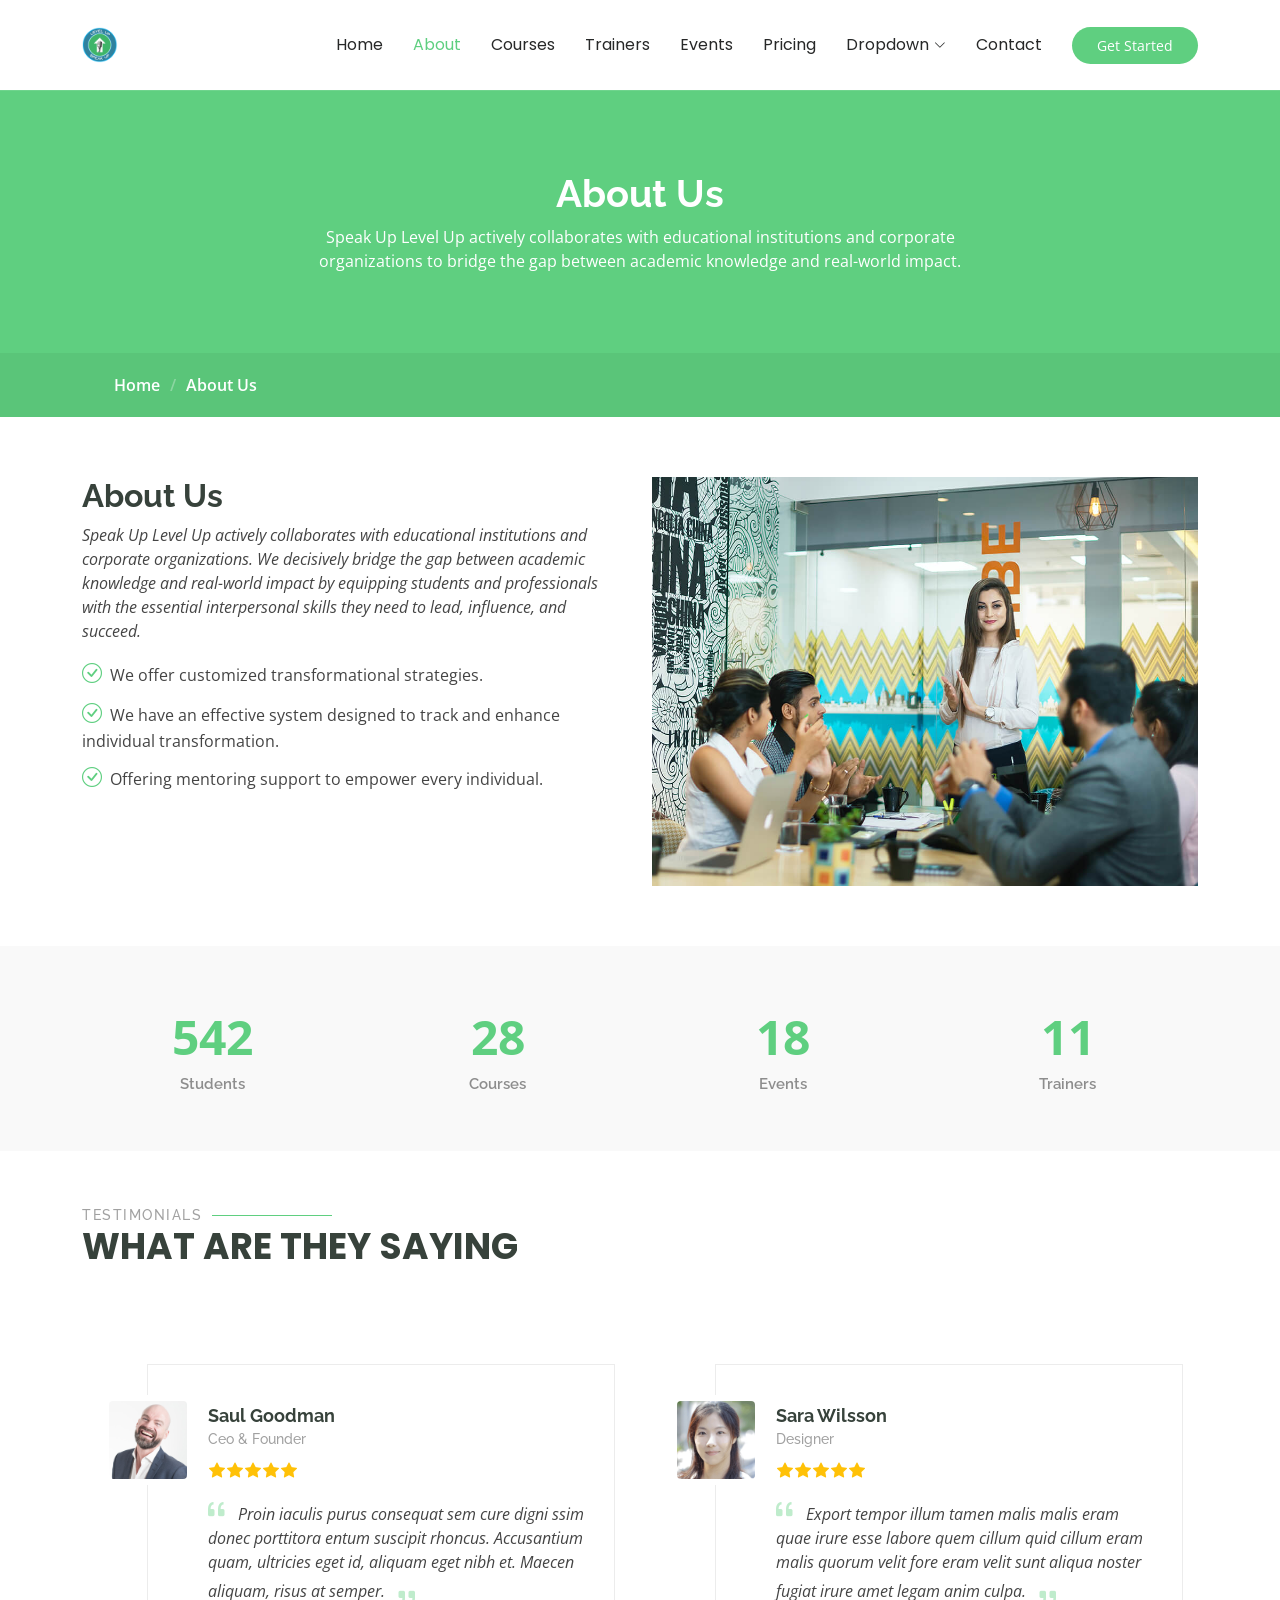
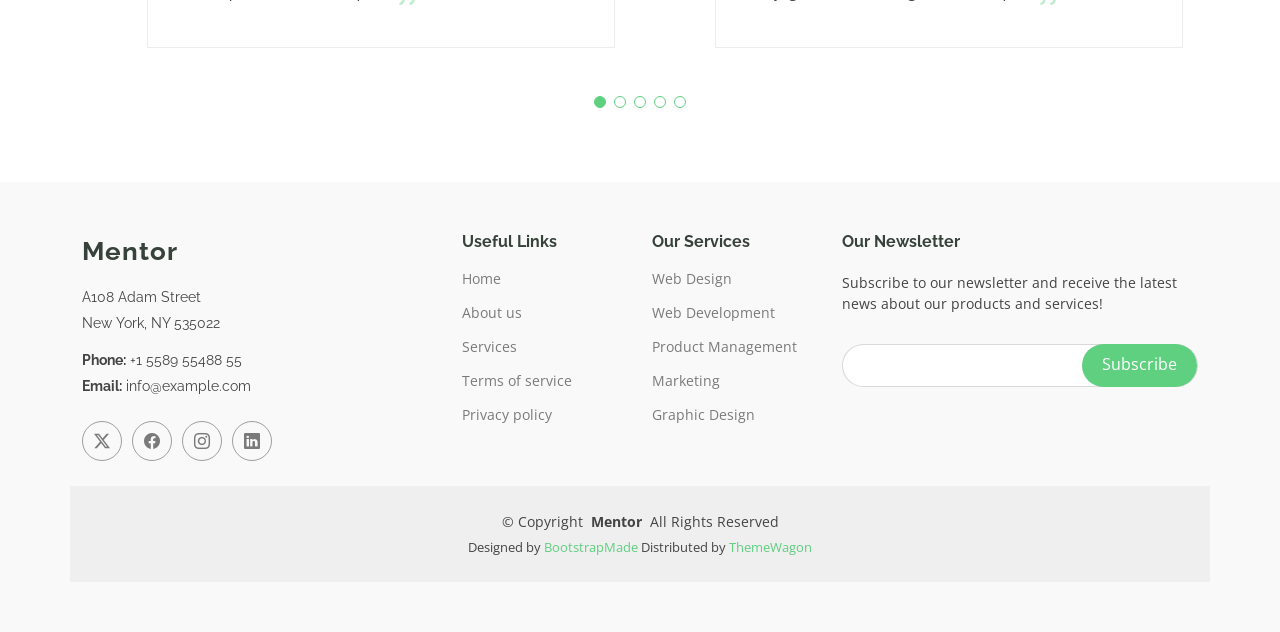
==== about.html @ 3a0e7cc3 "first commit" ====
<!DOCTYPE html>
<html lang="en">

<head>
  <meta charset="utf-8">
  <meta content="width=device-width, initial-scale=1.0" name="viewport">
  <title>About - Mentor Bootstrap Template</title>
  <meta name="description" content="">
  <meta name="keywords" content="">

  <!-- Favicons -->
  <link href="assets/img/favicon.png" rel="icon">
  <link href="assets/img/apple-touch-icon.png" rel="apple-touch-icon">

  <!-- Fonts -->
  <link href="https://fonts.googleapis.com" rel="preconnect">
  <link href="https://fonts.gstatic.com" rel="preconnect" crossorigin>
  <link
    href="https://fonts.googleapis.com/css2?family=Open+Sans:ital,wght@0,300;0,400;0,500;0,600;0,700;0,800;1,300;1,400;1,500;1,600;1,700;1,800&family=Poppins:ital,wght@0,100;0,200;0,300;0,400;0,500;0,600;0,700;0,800;0,900;1,100;1,200;1,300;1,400;1,500;1,600;1,700;1,800;1,900&family=Raleway:ital,wght@0,100;0,200;0,300;0,400;0,500;0,600;0,700;0,800;0,900;1,100;1,200;1,300;1,400;1,500;1,600;1,700;1,800;1,900&display=swap"
    rel="stylesheet">

  <!-- Vendor CSS Files -->
  <link href="assets/vendor/bootstrap/css/bootstrap.min.css" rel="stylesheet">
  <link href="assets/vendor/bootstrap-icons/bootstrap-icons.css" rel="stylesheet">
  <link href="assets/vendor/aos/aos.css" rel="stylesheet">
  <link href="assets/vendor/glightbox/css/glightbox.min.css" rel="stylesheet">
  <link href="assets/vendor/swiper/swiper-bundle.min.css" rel="stylesheet">

  <!-- Main CSS File -->
  <link href="assets/css/main.css" rel="stylesheet">

  <!-- =======================================================
  * Template Name: Mentor
  * Template URL: https://bootstrapmade.com/mentor-free-education-bootstrap-theme/
  * Updated: Aug 07 2024 with Bootstrap v5.3.3
  * Author: BootstrapMade.com
  * License: https://bootstrapmade.com/license/
  ======================================================== -->
</head>

<body class="about-page">

  <header id="header" class="header d-flex align-items-center sticky-top">
    <div class="container-fluid container-xl position-relative d-flex align-items-center">

      <a href="index.html" class="logo d-flex align-items-center me-auto">
        <!-- Uncomment the line below if you also wish to use an image logo -->
        <!-- Uncomment the line below if you also wish to use an image logo -->
        <img src="assets/img/logo.png" alt="">
      </a>

      <nav id="navmenu" class="navmenu">
        <ul>
          <li><a href="index.html">Home<br></a></li>
          <li><a href="about.html" class="active">About</a></li>
          <li><a href="courses.html">Courses</a></li>
          <li><a href="trainers.html">Trainers</a></li>
          <li><a href="events.html">Events</a></li>
          <li><a href="pricing.html">Pricing</a></li>
          <li class="dropdown"><a href="#"><span>Dropdown</span> <i class="bi bi-chevron-down toggle-dropdown"></i></a>
            <ul>
              <li><a href="#">Dropdown 1</a></li>
              <li class="dropdown"><a href="#"><span>Deep Dropdown</span> <i
                    class="bi bi-chevron-down toggle-dropdown"></i></a>
                <ul>
                  <li><a href="#">Deep Dropdown 1</a></li>
                  <li><a href="#">Deep Dropdown 2</a></li>
                  <li><a href="#">Deep Dropdown 3</a></li>
                  <li><a href="#">Deep Dropdown 4</a></li>
                  <li><a href="#">Deep Dropdown 5</a></li>
                </ul>
              </li>
              <li><a href="#">Dropdown 2</a></li>
              <li><a href="#">Dropdown 3</a></li>
              <li><a href="#">Dropdown 4</a></li>
            </ul>
          </li>
          <li><a href="contact.html">Contact</a></li>
        </ul>
        <i class="mobile-nav-toggle d-xl-none bi bi-list"></i>
      </nav>

      <a class="btn-getstarted" href="courses.html">Get Started</a>

    </div>
  </header>

  <main class="main">

    <!-- Page Title -->
    <div class="page-title" data-aos="fade">
      <div class="heading">
        <div class="container">
          <div class="row d-flex justify-content-center text-center">
            <div class="col-lg-8">
              <h1>About Us<br></h1>
              <p class="mb-0">Speak Up Level Up actively collaborates with educational institutions and corporate
                organizations to bridge the gap between academic knowledge and real-world impact.</p>
            </div>
          </div>
        </div>
      </div>
      <nav class="breadcrumbs">
        <div class="container">
          <ol>
            <li><a href="index.html">Home</a></li>
            <li class="current">About Us<br></li>
          </ol>
        </div>
      </nav>
    </div><!-- End Page Title -->

    <!-- About Us Section -->
    <section id="about-us" class="section about-us">

      <div class="container">

        <div class="row gy-4">

          <div class="col-lg-6 order-1 order-lg-2" data-aos="fade-up" data-aos-delay="100">
            <img src="assets/img/about-2.jpg" class="img-fluid" alt="">
          </div>

          <div class="col-lg-6 order-2 order-lg-1 content" data-aos="fade-up" data-aos-delay="200">
            <h3>About Us</h3>
            <p class="fst-italic">
              Speak Up Level Up actively collaborates with educational institutions and corporate organizations. We
              decisively bridge the gap between academic knowledge and real-world impact by equipping students and
              professionals with the essential interpersonal skills they need to lead, influence, and succeed.
            </p>
            <ul>
              <li><i class="bi bi-check-circle"></i> <span>We offer customized transformational strategies.</span></li>
              <li><i class="bi bi-check-circle"></i> <span>We have an effective system designed to track and enhance
                  individual transformation.</span></li>
              <li><i class="bi bi-check-circle"></i> <span>Offering mentoring support to empower every
                  individual.</span></li>
            </ul>
          </div>

        </div>

      </div>

    </section><!-- /About Us Section -->

    <!-- Counts Section -->
    <section id="counts" class="section counts light-background">

      <div class="container" data-aos="fade-up" data-aos-delay="100">

        <div class="row gy-4">

          <div class="col-lg-3 col-md-6">
            <div class="stats-item text-center w-100 h-100">
              <span data-purecounter-start="0" data-purecounter-end="1232" data-purecounter-duration="1"
                class="purecounter"></span>
              <p>Students</p>
            </div>
          </div><!-- End Stats Item -->

          <div class="col-lg-3 col-md-6">
            <div class="stats-item text-center w-100 h-100">
              <span data-purecounter-start="0" data-purecounter-end="64" data-purecounter-duration="1"
                class="purecounter"></span>
              <p>Courses</p>
            </div>
          </div><!-- End Stats Item -->

          <div class="col-lg-3 col-md-6">
            <div class="stats-item text-center w-100 h-100">
              <span data-purecounter-start="0" data-purecounter-end="42" data-purecounter-duration="1"
                class="purecounter"></span>
              <p>Events</p>
            </div>
          </div><!-- End Stats Item -->

          <div class="col-lg-3 col-md-6">
            <div class="stats-item text-center w-100 h-100">
              <span data-purecounter-start="0" data-purecounter-end="24" data-purecounter-duration="1"
                class="purecounter"></span>
              <p>Trainers</p>
            </div>
          </div><!-- End Stats Item -->

        </div>

      </div>

    </section><!-- /Counts Section -->

    <!-- Testimonials Section -->
    <section id="testimonials" class="testimonials section">

      <!-- Section Title -->
      <div class="container section-title" data-aos="fade-up">
        <h2>Testimonials</h2>
        <p>What are they saying</p>
      </div><!-- End Section Title -->

      <div class="container" data-aos="fade-up" data-aos-delay="100">

        <div class="swiper init-swiper">
          <script type="application/json" class="swiper-config">
            {
              "loop": true,
              "speed": 600,
              "autoplay": {
                "delay": 5000
              },
              "slidesPerView": "auto",
              "pagination": {
                "el": ".swiper-pagination",
                "type": "bullets",
                "clickable": true
              },
              "breakpoints": {
                "320": {
                  "slidesPerView": 1,
                  "spaceBetween": 40
                },
                "1200": {
                  "slidesPerView": 2,
                  "spaceBetween": 20
                }
              }
            }
          </script>
          <div class="swiper-wrapper">

            <div class="swiper-slide">
              <div class="testimonial-wrap">
                <div class="testimonial-item">
                  <img src="assets/img/testimonials/testimonials-1.jpg" class="testimonial-img" alt="">
                  <h3>Saul Goodman</h3>
                  <h4>Ceo &amp; Founder</h4>
                  <div class="stars">
                    <i class="bi bi-star-fill"></i><i class="bi bi-star-fill"></i><i class="bi bi-star-fill"></i><i
                      class="bi bi-star-fill"></i><i class="bi bi-star-fill"></i>
                  </div>
                  <p>
                    <i class="bi bi-quote quote-icon-left"></i>
                    <span>Proin iaculis purus consequat sem cure digni ssim donec porttitora entum suscipit rhoncus.
                      Accusantium quam, ultricies eget id, aliquam eget nibh et. Maecen aliquam, risus at semper.</span>
                    <i class="bi bi-quote quote-icon-right"></i>
                  </p>
                </div>
              </div>
            </div><!-- End testimonial item -->

            <div class="swiper-slide">
              <div class="testimonial-wrap">
                <div class="testimonial-item">
                  <img src="assets/img/testimonials/testimonials-2.jpg" class="testimonial-img" alt="">
                  <h3>Sara Wilsson</h3>
                  <h4>Designer</h4>
                  <div class="stars">
                    <i class="bi bi-star-fill"></i><i class="bi bi-star-fill"></i><i class="bi bi-star-fill"></i><i
                      class="bi bi-star-fill"></i><i class="bi bi-star-fill"></i>
                  </div>
                  <p>
                    <i class="bi bi-quote quote-icon-left"></i>
                    <span>Export tempor illum tamen malis malis eram quae irure esse labore quem cillum quid cillum eram
                      malis quorum velit fore eram velit sunt aliqua noster fugiat irure amet legam anim culpa.</span>
                    <i class="bi bi-quote quote-icon-right"></i>
                  </p>
                </div>
              </div>
            </div><!-- End testimonial item -->

            <div class="swiper-slide">
              <div class="testimonial-wrap">
                <div class="testimonial-item">
                  <img src="assets/img/testimonials/testimonials-3.jpg" class="testimonial-img" alt="">
                  <h3>Jena Karlis</h3>
                  <h4>Store Owner</h4>
                  <div class="stars">
                    <i class="bi bi-star-fill"></i><i class="bi bi-star-fill"></i><i class="bi bi-star-fill"></i><i
                      class="bi bi-star-fill"></i><i class="bi bi-star-fill"></i>
                  </div>
                  <p>
                    <i class="bi bi-quote quote-icon-left"></i>
                    <span>Enim nisi quem export duis labore cillum quae magna enim sint quorum nulla quem veniam duis
                      minim tempor labore quem eram duis noster aute amet eram fore quis sint minim.</span>
                    <i class="bi bi-quote quote-icon-right"></i>
                  </p>
                </div>
              </div>
            </div><!-- End testimonial item -->

            <div class="swiper-slide">
              <div class="testimonial-wrap">
                <div class="testimonial-item">
                  <img src="assets/img/testimonials/testimonials-4.jpg" class="testimonial-img" alt="">
                  <h3>Matt Brandon</h3>
                  <h4>Freelancer</h4>
                  <div class="stars">
                    <i class="bi bi-star-fill"></i><i class="bi bi-star-fill"></i><i class="bi bi-star-fill"></i><i
                      class="bi bi-star-fill"></i><i class="bi bi-star-fill"></i>
                  </div>
                  <p>
                    <i class="bi bi-quote quote-icon-left"></i>
                    <span>Fugiat enim eram quae cillum dolore dolor amet nulla culpa multos export minim fugiat minim
                      velit minim dolor enim duis veniam ipsum anim magna sunt elit fore quem dolore labore illum
                      veniam.</span>
                    <i class="bi bi-quote quote-icon-right"></i>
                  </p>
                </div>
              </div>
            </div><!-- End testimonial item -->

            <div class="swiper-slide">
              <div class="testimonial-wrap">
                <div class="testimonial-item">
                  <img src="assets/img/testimonials/testimonials-5.jpg" class="testimonial-img" alt="">
                  <h3>John Larson</h3>
                  <h4>Entrepreneur</h4>
                  <div class="stars">
                    <i class="bi bi-star-fill"></i><i class="bi bi-star-fill"></i><i class="bi bi-star-fill"></i><i
                      class="bi bi-star-fill"></i><i class="bi bi-star-fill"></i>
                  </div>
                  <p>
                    <i class="bi bi-quote quote-icon-left"></i>
                    <span>Quis quorum aliqua sint quem legam fore sunt eram irure aliqua veniam tempor noster veniam
                      enim culpa labore duis sunt culpa nulla illum cillum fugiat legam esse veniam culpa fore nisi
                      cillum quid.</span>
                    <i class="bi bi-quote quote-icon-right"></i>
                  </p>
                </div>
              </div>
            </div><!-- End testimonial item -->

          </div>
          <div class="swiper-pagination"></div>
        </div>

      </div>

    </section><!-- /Testimonials Section -->

  </main>

  <footer id="footer" class="footer position-relative light-background">

    <div class="container footer-top">
      <div class="row gy-4">
        <div class="col-lg-4 col-md-6 footer-about">
          <a href="index.html" class="logo d-flex align-items-center">
            <span class="sitename">Mentor</span>
          </a>
          <div class="footer-contact pt-3">
            <p>A108 Adam Street</p>
            <p>New York, NY 535022</p>
            <p class="mt-3"><strong>Phone:</strong> <span>+1 5589 55488 55</span></p>
            <p><strong>Email:</strong> <span>info@example.com</span></p>
          </div>
          <div class="social-links d-flex mt-4">
            <a href=""><i class="bi bi-twitter-x"></i></a>
            <a href=""><i class="bi bi-facebook"></i></a>
            <a href=""><i class="bi bi-instagram"></i></a>
            <a href=""><i class="bi bi-linkedin"></i></a>
          </div>
        </div>

        <div class="col-lg-2 col-md-3 footer-links">
          <h4>Useful Links</h4>
          <ul>
            <li><a href="#">Home</a></li>
            <li><a href="#">About us</a></li>
            <li><a href="#">Services</a></li>
            <li><a href="#">Terms of service</a></li>
            <li><a href="#">Privacy policy</a></li>
          </ul>
        </div>

        <div class="col-lg-2 col-md-3 footer-links">
          <h4>Our Services</h4>
          <ul>
            <li><a href="#">Web Design</a></li>
            <li><a href="#">Web Development</a></li>
            <li><a href="#">Product Management</a></li>
            <li><a href="#">Marketing</a></li>
            <li><a href="#">Graphic Design</a></li>
          </ul>
        </div>

        <div class="col-lg-4 col-md-12 footer-newsletter">
          <h4>Our Newsletter</h4>
          <p>Subscribe to our newsletter and receive the latest news about our products and services!</p>
          <form action="forms/newsletter.php" method="post" class="php-email-form">
            <div class="newsletter-form"><input type="email" name="email"><input type="submit" value="Subscribe"></div>
            <div class="loading">Loading</div>
            <div class="error-message"></div>
            <div class="sent-message">Your subscription request has been sent. Thank you!</div>
          </form>
        </div>

      </div>
    </div>

    <div class="container copyright text-center mt-4">
      <p>© <span>Copyright</span> <strong class="px-1 sitename">Mentor</strong> <span>All Rights Reserved</span></p>
      <div class="credits">
        <!-- All the links in the footer should remain intact. -->
        <!-- You can delete the links only if you've purchased the pro version. -->
        <!-- Licensing information: https://bootstrapmade.com/license/ -->
        <!-- Purchase the pro version with working PHP/AJAX contact form: [buy-url] -->
        Designed by <a href="https://bootstrapmade.com/">BootstrapMade</a> Distributed by <a
          href=“https://themewagon.com>ThemeWagon
      </div>
    </div>

  </footer>

  <!-- Scroll Top -->
  <a href="#" id="scroll-top" class="scroll-top d-flex align-items-center justify-content-center"><i
      class="bi bi-arrow-up-short"></i></a>

  <!-- Preloader -->
  <div id="preloader"></div>

  <!-- Vendor JS Files -->
  <script src="assets/vendor/bootstrap/js/bootstrap.bundle.min.js"></script>
  <script src="assets/vendor/php-email-form/validate.js"></script>
  <script src="assets/vendor/aos/aos.js"></script>
  <script src="assets/vendor/glightbox/js/glightbox.min.js"></script>
  <script src="assets/vendor/purecounter/purecounter_vanilla.js"></script>
  <script src="assets/vendor/swiper/swiper-bundle.min.js"></script>

  <!-- Main JS File -->
  <script src="assets/js/main.js"></script>

</body>

</html>
---- assets/css/main.css ----
/**
* Template Name: Mentor
* Template URL: https://bootstrapmade.com/mentor-free-education-bootstrap-theme/
* Updated: Aug 07 2024 with Bootstrap v5.3.3
* Author: BootstrapMade.com
* License: https://bootstrapmade.com/license/
*/

/*--------------------------------------------------------------
# Font & Color Variables
# Help: https://bootstrapmade.com/color-system/
--------------------------------------------------------------*/
/* Fonts */
:root {
  --default-font: "Open Sans",  system-ui, -apple-system, "Segoe UI", Roboto, "Helvetica Neue", Arial, "Noto Sans", "Liberation Sans", sans-serif, "Apple Color Emoji", "Segoe UI Emoji", "Segoe UI Symbol", "Noto Color Emoji";
  --heading-font: "Raleway",  sans-serif;
  --nav-font: "Poppins",  sans-serif;
}

/* Global Colors - The following color variables are used throughout the website. Updating them here will change the color scheme of the entire website */
:root { 
  --background-color: #ffffff; /* Background color for the entire website, including individual sections */
  --default-color: #444444; /* Default color used for the majority of the text content across the entire website */
  --heading-color: #37423b; /* Color for headings, subheadings and title throughout the website */
  --accent-color: #5fcf80; /* Accent color that represents your brand on the website. It's used for buttons, links, and other elements that need to stand out */
  --surface-color: #ffffff; /* The surface color is used as a background of boxed elements within sections, such as cards, icon boxes, or other elements that require a visual separation from the global background. */
  --contrast-color: #ffffff; /* Contrast color for text, ensuring readability against backgrounds of accent, heading, or default colors. */
}

/* Nav Menu Colors - The following color variables are used specifically for the navigation menu. They are separate from the global colors to allow for more customization options */
:root {
  --nav-color: #272828;  /* The default color of the main navmenu links */
  --nav-hover-color: #5fcf80; /* Applied to main navmenu links when they are hovered over or active */
  --nav-mobile-background-color: #ffffff; /* Used as the background color for mobile navigation menu */
  --nav-dropdown-background-color: #ffffff; /* Used as the background color for dropdown items that appear when hovering over primary navigation items */
  --nav-dropdown-color: #272828; /* Used for navigation links of the dropdown items in the navigation menu. */
  --nav-dropdown-hover-color: #5fcf80; /* Similar to --nav-hover-color, this color is applied to dropdown navigation links when they are hovered over. */
}

/* Color Presets - These classes override global colors when applied to any section or element, providing reuse of the sam color scheme. */

.light-background {
  --background-color: #f9f9f9;
  --surface-color: #ffffff;
}

.dark-background {
  --background-color: #060606;
  --default-color: #ffffff;
  --heading-color: #ffffff;
  --surface-color: #252525;
  --contrast-color: #ffffff;
}

/* Smooth scroll */
:root {
  scroll-behavior: smooth;
}

/*--------------------------------------------------------------
# General Styling & Shared Classes
--------------------------------------------------------------*/
body {
  color: var(--default-color);
  background-color: var(--background-color);
  font-family: var(--default-font);
}

a {
  color: var(--accent-color);
  text-decoration: none;
  transition: 0.3s;
}

a:hover {
  color: color-mix(in srgb, var(--accent-color), transparent 25%);
  text-decoration: none;
}

h1,
h2,
h3,
h4,
h5,
h6 {
  color: var(--heading-color);
  font-family: var(--heading-font);
}

/* PHP Email Form Messages
------------------------------*/
.php-email-form .error-message {
  display: none;
  background: #df1529;
  color: #ffffff;
  text-align: left;
  padding: 15px;
  margin-bottom: 24px;
  font-weight: 600;
}

.php-email-form .sent-message {
  display: none;
  color: #ffffff;
  background: #059652;
  text-align: center;
  padding: 15px;
  margin-bottom: 24px;
  font-weight: 600;
}

.php-email-form .loading {
  display: none;
  background: var(--surface-color);
  text-align: center;
  padding: 15px;
  margin-bottom: 24px;
}

.php-email-form .loading:before {
  content: "";
  display: inline-block;
  border-radius: 50%;
  width: 24px;
  height: 24px;
  margin: 0 10px -6px 0;
  border: 3px solid var(--accent-color);
  border-top-color: var(--surface-color);
  animation: php-email-form-loading 1s linear infinite;
}

@keyframes php-email-form-loading {
  0% {
    transform: rotate(0deg);
  }

  100% {
    transform: rotate(360deg);
  }
}

/* Pulsating Play Button
------------------------------*/
.pulsating-play-btn {
  width: 94px;
  height: 94px;
  background: radial-gradient(var(--accent-color) 50%, color-mix(in srgb, var(--accent-color), transparent 75%) 52%);
  border-radius: 50%;
  display: block;
  position: relative;
  overflow: hidden;
}

.pulsating-play-btn:before {
  content: "";
  position: absolute;
  width: 120px;
  height: 120px;
  animation-delay: 0s;
  animation: pulsate-play-btn 2s;
  animation-direction: forwards;
  animation-iteration-count: infinite;
  animation-timing-function: steps;
  opacity: 1;
  border-radius: 50%;
  border: 5px solid color-mix(in srgb, var(--accent-color), transparent 30%);
  top: -15%;
  left: -15%;
  background: rgba(198, 16, 0, 0);
}

.pulsating-play-btn:after {
  content: "";
  position: absolute;
  left: 50%;
  top: 50%;
  transform: translateX(-40%) translateY(-50%);
  width: 0;
  height: 0;
  border-top: 10px solid transparent;
  border-bottom: 10px solid transparent;
  border-left: 15px solid #fff;
  z-index: 100;
  transition: all 400ms cubic-bezier(0.55, 0.055, 0.675, 0.19);
}

.pulsating-play-btn:hover:before {
  content: "";
  position: absolute;
  left: 50%;
  top: 50%;
  transform: translateX(-40%) translateY(-50%);
  width: 0;
  height: 0;
  border: none;
  border-top: 10px solid transparent;
  border-bottom: 10px solid transparent;
  border-left: 15px solid #fff;
  z-index: 200;
  animation: none;
  border-radius: 0;
}

.pulsating-play-btn:hover:after {
  border-left: 15px solid var(--accent-color);
  transform: scale(20);
}

@keyframes pulsate-play-btn {
  0% {
    transform: scale(0.6, 0.6);
    opacity: 1;
  }

  100% {
    transform: scale(1, 1);
    opacity: 0;
  }
}

/*--------------------------------------------------------------
# Global Header
--------------------------------------------------------------*/
.header {
  color: var(--default-color);
  background-color: var(--background-color);
  padding: 15px 0;
  transition: all 0.5s;
  z-index: 997;
}

.header .logo {
  line-height: 1;
}

.header .logo img {
  max-height: 36px;
  margin-right: 8px;
}

.header .logo h1 {
  font-weight: 700;
  font-size: 30px;
  margin: 0;
  letter-spacing: 1px;
  text-transform: uppercase;
  color: var(--accent-color);
}

.header .btn-getstarted,
.header .btn-getstarted:focus {
  color: var(--contrast-color);
  background: var(--accent-color);
  font-size: 14px;
  padding: 8px 25px;
  margin: 0 0 0 30px;
  border-radius: 50px;
  transition: 0.3s;
}

.header .btn-getstarted:hover,
.header .btn-getstarted:focus:hover {
  color: var(--contrast-color);
  background: color-mix(in srgb, var(--accent-color), transparent 15%);
}

@media (max-width: 1200px) {
  .header .logo {
    order: 1;
  }

  .header .btn-getstarted {
    order: 2;
    margin: 0 15px 0 0;
    padding: 6px 15px;
  }

  .header .navmenu {
    order: 3;
  }
}

.scrolled .header {
  box-shadow: 0px 0 18px rgba(0, 0, 0, 0.1);
}

/*--------------------------------------------------------------
# Navigation Menu
--------------------------------------------------------------*/
/* Navmenu - Desktop */
@media (min-width: 1200px) {
  .navmenu {
    padding: 0;
  }

  .navmenu ul {
    margin: 0;
    padding: 0;
    display: flex;
    list-style: none;
    align-items: center;
  }

  .navmenu li {
    position: relative;
  }

  .navmenu a,
  .navmenu a:focus {
    color: var(--nav-color);
    padding: 18px 15px;
    font-size: 16px;
    font-family: var(--nav-font);
    font-weight: 400;
    display: flex;
    align-items: center;
    justify-content: space-between;
    white-space: nowrap;
    transition: 0.3s;
  }

  .navmenu a i,
  .navmenu a:focus i {
    font-size: 12px;
    line-height: 0;
    margin-left: 5px;
    transition: 0.3s;
  }

  .navmenu li:last-child a {
    padding-right: 0;
  }

  .navmenu li:hover>a,
  .navmenu .active,
  .navmenu .active:focus {
    color: var(--nav-hover-color);
  }

  .navmenu .dropdown ul {
    margin: 0;
    padding: 10px 0;
    background: var(--nav-dropdown-background-color);
    display: block;
    position: absolute;
    visibility: hidden;
    left: 14px;
    top: 130%;
    opacity: 0;
    transition: 0.3s;
    border-radius: 4px;
    z-index: 99;
    box-shadow: 0px 0px 30px rgba(0, 0, 0, 0.1);
  }

  .navmenu .dropdown ul li {
    min-width: 200px;
  }

  .navmenu .dropdown ul a {
    padding: 10px 20px;
    font-size: 15px;
    text-transform: none;
    color: var(--nav-dropdown-color);
  }

  .navmenu .dropdown ul a i {
    font-size: 12px;
  }

  .navmenu .dropdown ul a:hover,
  .navmenu .dropdown ul .active:hover,
  .navmenu .dropdown ul li:hover>a {
    color: var(--nav-dropdown-hover-color);
  }

  .navmenu .dropdown:hover>ul {
    opacity: 1;
    top: 100%;
    visibility: visible;
  }

  .navmenu .dropdown .dropdown ul {
    top: 0;
    left: -90%;
    visibility: hidden;
  }

  .navmenu .dropdown .dropdown:hover>ul {
    opacity: 1;
    top: 0;
    left: -100%;
    visibility: visible;
  }
}

/* Navmenu - Mobile */
@media (max-width: 1199px) {
  .mobile-nav-toggle {
    color: var(--nav-color);
    font-size: 28px;
    line-height: 0;
    margin-right: 10px;
    cursor: pointer;
    transition: color 0.3s;
  }

  .navmenu {
    padding: 0;
    z-index: 9997;
  }

  .navmenu ul {
    display: none;
    list-style: none;
    position: absolute;
    inset: 60px 20px 20px 20px;
    padding: 10px 0;
    margin: 0;
    border-radius: 6px;
    background-color: var(--nav-mobile-background-color);
    border: 1px solid color-mix(in srgb, var(--default-color), transparent 90%);
    box-shadow: none;
    overflow-y: auto;
    transition: 0.3s;
    z-index: 9998;
  }

  .navmenu a,
  .navmenu a:focus {
    color: var(--nav-dropdown-color);
    padding: 10px 20px;
    font-family: var(--nav-font);
    font-size: 17px;
    font-weight: 500;
    display: flex;
    align-items: center;
    justify-content: space-between;
    white-space: nowrap;
    transition: 0.3s;
  }

  .navmenu a i,
  .navmenu a:focus i {
    font-size: 12px;
    line-height: 0;
    margin-left: 5px;
    width: 30px;
    height: 30px;
    display: flex;
    align-items: center;
    justify-content: center;
    border-radius: 50%;
    transition: 0.3s;
    background-color: color-mix(in srgb, var(--accent-color), transparent 90%);
  }

  .navmenu a i:hover,
  .navmenu a:focus i:hover {
    background-color: var(--accent-color);
    color: var(--contrast-color);
  }

  .navmenu a:hover,
  .navmenu .active,
  .navmenu .active:focus {
    color: var(--nav-dropdown-hover-color);
  }

  .navmenu .active i,
  .navmenu .active:focus i {
    background-color: var(--accent-color);
    color: var(--contrast-color);
    transform: rotate(180deg);
  }

  .navmenu .dropdown ul {
    position: static;
    display: none;
    z-index: 99;
    padding: 10px 0;
    margin: 10px 20px;
    background-color: var(--nav-dropdown-background-color);
    transition: all 0.5s ease-in-out;
  }

  .navmenu .dropdown ul ul {
    background-color: rgba(33, 37, 41, 0.1);
  }

  .navmenu .dropdown>.dropdown-active {
    display: block;
    background-color: rgba(33, 37, 41, 0.03);
  }

  .mobile-nav-active {
    overflow: hidden;
  }

  .mobile-nav-active .mobile-nav-toggle {
    color: #fff;
    position: absolute;
    font-size: 32px;
    top: 15px;
    right: 15px;
    margin-right: 0;
    z-index: 9999;
  }

  .mobile-nav-active .navmenu {
    position: fixed;
    overflow: hidden;
    inset: 0;
    background: rgba(33, 37, 41, 0.8);
    transition: 0.3s;
  }

  .mobile-nav-active .navmenu>ul {
    display: block;
  }
}

/*--------------------------------------------------------------
# Global Footer
--------------------------------------------------------------*/
.footer {
  color: var(--default-color);
  background-color: var(--background-color);
  font-size: 14px;
  padding-bottom: 50px;
  position: relative;
}

.footer .footer-top {
  padding-top: 50px;
}

.footer .footer-about .logo {
  margin-bottom: 0;
}

.footer .footer-about .logo img {
  max-height: 40px;
  margin-right: 6px;
}

.footer .footer-about .logo span {
  font-size: 26px;
  font-weight: 700;
  letter-spacing: 1px;
  font-family: var(--heading-font);
  color: var(--heading-color);
}

.footer .footer-about p {
  font-size: 14px;
  font-family: var(--heading-font);
}

.footer .social-links a {
  display: flex;
  align-items: center;
  justify-content: center;
  width: 40px;
  height: 40px;
  border-radius: 50%;
  border: 1px solid color-mix(in srgb, var(--default-color), transparent 50%);
  font-size: 16px;
  color: color-mix(in srgb, var(--default-color), transparent 30%);
  margin-right: 10px;
  transition: 0.3s;
}

.footer .social-links a:hover {
  color: var(--accent-color);
  border-color: var(--accent-color);
}

.footer h4 {
  font-size: 16px;
  font-weight: bold;
  position: relative;
  padding-bottom: 12px;
}

.footer .footer-links {
  margin-bottom: 30px;
}

.footer .footer-links ul {
  list-style: none;
  padding: 0;
  margin: 0;
}

.footer .footer-links ul i {
  padding-right: 2px;
  font-size: 12px;
  line-height: 0;
}

.footer .footer-links ul li {
  padding: 10px 0;
  display: flex;
  align-items: center;
}

.footer .footer-links ul li:first-child {
  padding-top: 0;
}

.footer .footer-links ul a {
  color: color-mix(in srgb, var(--default-color), transparent 30%);
  display: inline-block;
  line-height: 1;
}

.footer .footer-links ul a:hover {
  color: var(--accent-color);
}

.footer .footer-contact p {
  margin-bottom: 5px;
}

.footer .footer-newsletter .newsletter-form {
  margin-top: 30px;
  margin-bottom: 15px;
  padding: 6px 8px;
  position: relative;
  border-radius: 50px;
  border: 1px solid color-mix(in srgb, var(--default-color), transparent 80%);
  display: flex;
  background-color: var(--surface-color);
  transition: 0.3s;
}

.footer .footer-newsletter .newsletter-form:focus-within {
  border-color: var(--accent-color);
}

.footer .footer-newsletter .newsletter-form input[type=email] {
  border: 0;
  padding: 4px 8px;
  width: 100%;
  background-color: var(--surface-color);
  color: var(--default-color);
}

.footer .footer-newsletter .newsletter-form input[type=email]:focus-visible {
  outline: none;
}

.footer .footer-newsletter .newsletter-form input[type=submit] {
  border: 0;
  font-size: 16px;
  padding: 0 20px 2px 20px;
  margin: -7px -8px -7px 0;
  background: var(--accent-color);
  color: var(--contrast-color);
  transition: 0.3s;
  border-radius: 50px;
}

.footer .footer-newsletter .newsletter-form input[type=submit]:hover {
  background: color-mix(in srgb, var(--accent-color), transparent 20%);
}

.footer .copyright {
  padding-top: 25px;
  padding-bottom: 25px;
  background-color: color-mix(in srgb, var(--default-color), transparent 95%);
}

.footer .copyright p {
  margin-bottom: 0;
}

.footer .credits {
  margin-top: 6px;
  font-size: 13px;
}

/*--------------------------------------------------------------
# Preloader
--------------------------------------------------------------*/
#preloader {
  position: fixed;
  inset: 0;
  z-index: 999999;
  overflow: hidden;
  background: var(--background-color);
  transition: all 0.6s ease-out;
}

#preloader:before {
  content: "";
  position: fixed;
  top: calc(50% - 30px);
  left: calc(50% - 30px);
  border: 6px solid #ffffff;
  border-color: var(--accent-color) transparent var(--accent-color) transparent;
  border-radius: 50%;
  width: 60px;
  height: 60px;
  animation: animate-preloader 1.5s linear infinite;
}

@keyframes animate-preloader {
  0% {
    transform: rotate(0deg);
  }

  100% {
    transform: rotate(360deg);
  }
}

/*--------------------------------------------------------------
# Scroll Top Button
--------------------------------------------------------------*/
.scroll-top {
  position: fixed;
  visibility: hidden;
  opacity: 0;
  right: 15px;
  bottom: -15px;
  z-index: 99999;
  background-color: var(--accent-color);
  width: 44px;
  height: 44px;
  border-radius: 50px;
  transition: all 0.4s;
}

.scroll-top i {
  font-size: 24px;
  color: var(--contrast-color);
  line-height: 0;
}

.scroll-top:hover {
  background-color: color-mix(in srgb, var(--accent-color), transparent 20%);
  color: var(--contrast-color);
}

.scroll-top.active {
  visibility: visible;
  opacity: 1;
  bottom: 15px;
}

/*--------------------------------------------------------------
# Disable aos animation delay on mobile devices
--------------------------------------------------------------*/
@media screen and (max-width: 768px) {
  [data-aos-delay] {
    transition-delay: 0 !important;
  }
}

/*--------------------------------------------------------------
# Global Page Titles & Breadcrumbs
--------------------------------------------------------------*/
.page-title {
  --default-color: var(--contrast-color);
  --background-color: var(--accent-color);
  --heading-color: var(--contrast-color);
  color: var(--default-color);
  background-color: var(--background-color);
  position: relative;
}

.page-title .heading {
  padding: 80px 0;
  border-top: 1px solid color-mix(in srgb, var(--default-color), transparent 90%);
}

.page-title .heading h1 {
  font-size: 38px;
  font-weight: 700;
}

.page-title nav {
  background-color: color-mix(in srgb, var(--accent-color) 90%, black 5%);
  padding: 20px 0;
}

.page-title nav a {
  color: var(--default-color);
}

.page-title nav ol {
  display: flex;
  flex-wrap: wrap;
  list-style: none;
  margin: 0;
  font-size: 16px;
  font-weight: 600;
}

.page-title nav ol li+li {
  padding-left: 10px;
}

.page-title nav ol li+li::before {
  content: "/";
  display: inline-block;
  padding-right: 10px;
  color: color-mix(in srgb, var(--default-color), transparent 70%);
}

/*--------------------------------------------------------------
# Global Sections
--------------------------------------------------------------*/
section,
.section {
  color: var(--default-color);
  background-color: var(--background-color);
  padding: 60px 0;
  scroll-margin-top: 900px;
  overflow: clip;
}

@media (max-width: 1199px) {

  section,
  .section {
    scroll-margin-top: 66px;
  }
}

/*--------------------------------------------------------------
# Global Section Titles
--------------------------------------------------------------*/
.section-title {
  padding-bottom: 60px;
  position: relative;
}

.section-title h2 {
  font-size: 14px;
  font-weight: 500;
  padding: 0;
  line-height: 1px;
  margin: 0;
  letter-spacing: 1.5px;
  text-transform: uppercase;
  color: color-mix(in srgb, var(--default-color), transparent 50%);
  position: relative;
}

.section-title h2::after {
  content: "";
  width: 120px;
  height: 1px;
  display: inline-block;
  background: var(--accent-color);
  margin: 4px 10px;
}

.section-title p {
  color: var(--heading-color);
  margin: 0;
  font-size: 36px;
  font-weight: 700;
  font-family: var(--nav-font);
  text-transform: uppercase;
}

/*--------------------------------------------------------------
# Hero Section
--------------------------------------------------------------*/
.hero {
  width: 100%;
  min-height: 80vh;
  position: relative;
  padding: 80px 0;
  display: flex;
  align-items: center;
  justify-content: center;
  color: var(--default-color);
}

.hero img {
  position: absolute;
  inset: 0;
  display: block;
  width: 100%;
  height: 100%;
  object-fit: cover;
  z-index: 1;
}

.hero:before {
  content: "";
  background: color-mix(in srgb, var(--background-color), transparent 60%);
  position: absolute;
  inset: 0;
  z-index: 2;
}

.hero .container {
  position: relative;
  z-index: 3;
}

.hero h2 {
  margin: 0;
  font-size: 48px;
  font-weight: 700;
}

.hero p {
  color: color-mix(in srgb, var(--default-color), transparent 20%);
  margin: 10px 0 0 0;
  font-size: 24px;
}

.hero .btn-get-started {
  font-weight: 500;
  font-size: 15px;
  letter-spacing: 1px;
  display: inline-block;
  padding: 8px 35px 10px 35px;
  border-radius: 50px;
  transition: 0.4s;
  margin-top: 30px;
  border: 2px solid var(--default-color);
  color: var(--default-color);
}

.hero .btn-get-started:hover {
  background: var(--accent-color);
  border: 2px solid var(--accent-color);
}

@media (max-width: 768px) {
  .hero h2 {
    font-size: 32px;
  }

  .hero p {
    font-size: 18px;
  }
}

/*--------------------------------------------------------------
# About Section
--------------------------------------------------------------*/
.about .content h3 {
  font-size: 2rem;
  font-weight: 700;
}

.about .content ul {
  list-style: none;
  padding: 0;
}

.about .content ul li {
  padding-bottom: 10px;
}

.about .content ul i {
  font-size: 1.25rem;
  margin-right: 4px;
  color: var(--accent-color);
}

.about .content p:last-child {
  margin-bottom: 0;
}

.about .content .read-more {
  background: var(--accent-color);
  color: var(--contrast-color);
  font-family: var(--heading-font);
  font-weight: 500;
  font-size: 15px;
  letter-spacing: 1px;
  padding: 10px 24px 12px 24px;
  border-radius: 50px;
  transition: 0.3s;
  display: inline-flex;
  align-items: center;
  justify-content: center;
}

.about .content .read-more i {
  font-size: 18px;
  margin-left: 5px;
  line-height: 0;
  transition: 0.3s;
}

.about .content .read-more:hover {
  background: color-mix(in srgb, var(--accent-color), transparent 20%);
  padding-right: 19px;
}

.about .content .read-more:hover i {
  margin-left: 10px;
}

/*--------------------------------------------------------------
# Counts Section
--------------------------------------------------------------*/
.counts {
  padding: 25px 0;
}

.counts .stats-item {
  padding: 30px;
  width: 100%;
}

.counts .stats-item span {
  font-size: 48px;
  display: block;
  color: var(--accent-color);
  font-weight: 700;
}

.counts .stats-item p {
  color: color-mix(in srgb, var(--default-color), transparent 40%);
  padding: 0;
  margin: 0;
  font-family: var(--heading-font);
  font-size: 15px;
  font-weight: 600;
}

/*--------------------------------------------------------------
# Why Us Section
--------------------------------------------------------------*/
.why-us .why-box {
  color: var(--contrast-color);
  background: var(--accent-color);
  padding: 30px;
}

.why-us .why-box h3 {
  color: var(--contrast-color);
  font-weight: 700;
  font-size: 34px;
  margin-bottom: 30px;
}

.why-us .why-box p {
  margin-bottom: 30px;
}

.why-us .why-box .more-btn {
  display: inline-block;
  background: color-mix(in srgb, var(--contrast-color), transparent 85%);
  padding: 8px 40px 10px 40px;
  color: var(--contrast-color);
  transition: all ease-in-out 0.4s;
  border-radius: 50px;
}

.why-us .why-box .more-btn i {
  font-size: 14px;
}

.why-us .why-box .more-btn:hover {
  color: var(--accent-color);
  background: var(--surface-color);
}

.why-us .icon-box {
  background-color: var(--surface-color);
  text-align: center;
  padding: 40px 30px;
  width: 100%;
  height: 100%;
  border: 1px solid color-mix(in srgb, var(--default-color), transparent 90%);
}

.why-us .icon-box i {
  color: var(--accent-color);
  font-size: 32px;
  margin-bottom: 30px;
  background: color-mix(in srgb, var(--accent-color), transparent 95%);
  border-radius: 50px;
  display: flex;
  align-items: center;
  justify-content: center;
  width: 72px;
  height: 72px;
  transition: 0.3s;
}

.why-us .icon-box h4 {
  font-size: 20px;
  font-weight: 700;
  margin: 0 0 30px 0;
}

.why-us .icon-box p {
  font-size: 15px;
  color: color-mix(in srgb, var(--default-color), transparent 30%);
}

.why-us .icon-box:hover i {
  color: var(--contrast-color);
  background: var(--accent-color);
}

/*--------------------------------------------------------------
# Features Section
--------------------------------------------------------------*/
.features {
  padding: 10px 0;
}

.features .features-item {
  background-color: var(--surface-color);
  display: flex;
  align-items: center;
  padding: 20px;
  transition: 0.3s;
  border: 1px solid color-mix(in srgb, var(--default-color), transparent 90%);
  position: relative;
}

.features .features-item i {
  font-size: 32px;
  padding-right: 10px;
  line-height: 0;
}

.features .features-item h3 {
  font-weight: 700;
  margin: 0;
  padding: 0;
  line-height: 1;
  font-size: 16px;
}

.features .features-item h3 a {
  color: var(--heading-color);
  transition: 0.3s;
}

.features .features-item:hover {
  border-color: var(--accent-color);
}

.features .features-item:hover h3 a {
  color: var(--accent-color);
}

/*--------------------------------------------------------------
# Courses Section
--------------------------------------------------------------*/
.courses .course-item {
  background-color: var(--surface-color);
  border: 1px solid color-mix(in srgb, var(--default-color), transparent 90%);
  border-radius: 5px;
}

.courses .course-content {
  padding: 15px;
}

.courses .course-content h3 {
  font-weight: 700;
  font-size: 20px;
}

.courses .course-content h3 a {
  color: var(--heading-color);
  transition: 0.3s;
}

.courses .course-content h3 a:hover {
  color: var(--accent-color);
}

.courses .course-content .category {
  background: var(--accent-color);
  color: var(--contrast-color);
  font-size: 14px;
  padding: 6px 14px;
  margin: 0;
  border-radius: 5px;
}

.courses .course-content .price {
  margin: 0;
  font-weight: 700;
  font-size: 18px;
  color: color-mix(in srgb, var(--default-color), transparent 20%);
}

.courses .course-content .description {
  font-size: 14px;
  color: color-mix(in srgb, var(--default-color), transparent 20%);
}

.courses .trainer {
  padding-top: 15px;
  border-top: 1px solid color-mix(in srgb, var(--default-color), transparent 90%);
}

.courses .trainer .trainer-profile img {
  max-width: 50px;
  border-radius: 50px;
}

.courses .trainer .trainer-profile .trainer-link {
  padding-left: 10px;
  font-weight: 600;
  font-size: 16px;
  color: color-mix(in srgb, var(--default-color), transparent 20%);
  transition: 0.3s;
}

.courses .trainer .trainer-profile .trainer-link:hover {
  color: var(--accent-color);
}

.courses .trainer .trainer-rank {
  font-size: 18px;
  color: color-mix(in srgb, var(--default-color), transparent 60%);
}

.courses .trainer .trainer-rank .user-icon {
  font-size: 22px;
}

/*--------------------------------------------------------------
# Trainers Index Section
--------------------------------------------------------------*/
.trainers-index .member {
  background-color: var(--surface-color);
  border: 1px solid color-mix(in srgb, var(--default-color), transparent 90%);
  text-align: center;
  margin-bottom: 20px;
}

.trainers-index .member img {
  margin: -1px -1px 30px -1px;
}

.trainers-index .member .member-content {
  padding: 0 20px 30px 20px;
}

.trainers-index .member h4 {
  font-weight: 700;
  margin-bottom: 2px;
  font-size: 18px;
}

.trainers-index .member span {
  font-style: italic;
  display: block;
  font-size: 13px;
  color: color-mix(in srgb, var(--default-color), transparent 20%);
}

.trainers-index .member p {
  padding-top: 10px;
  font-size: 14px;
  font-style: italic;
  color: color-mix(in srgb, var(--default-color), transparent 40%);
}

.trainers-index .member .social {
  margin-top: 15px;
}

.trainers-index .member .social a {
  color: color-mix(in srgb, var(--default-color), transparent 60%);
  transition: 0.3s;
}

.trainers-index .member .social a:hover {
  color: var(--accent-color);
}

.trainers-index .member .social i {
  font-size: 18px;
  margin: 0 2px;
}

/*--------------------------------------------------------------
# About Us Section
--------------------------------------------------------------*/
.about-us .content h3 {
  font-size: 2rem;
  font-weight: 700;
}

.about-us .content ul {
  list-style: none;
  padding: 0;
}

.about-us .content ul li {
  padding-bottom: 10px;
}

.about-us .content ul i {
  font-size: 1.25rem;
  margin-right: 4px;
  color: var(--accent-color);
}

.about-us .content p:last-child {
  margin-bottom: 0;
}

/*--------------------------------------------------------------
# Testimonials Section
--------------------------------------------------------------*/
.testimonials .testimonial-wrap {
  padding-left: 50px;
}

.testimonials .testimonials-carousel,
.testimonials .testimonials-slider {
  overflow: hidden;
}

.testimonials .testimonial-item {
  background-color: var(--surface-color);
  border: 1px solid color-mix(in srgb, var(--default-color), transparent 90%);
  box-sizing: content-box;
  padding: 30px 30px 30px 60px;
  margin: 30px 15px;
  min-height: 200px;
  position: relative;
}

.testimonials .testimonial-item .testimonial-img {
  width: 90px;
  border-radius: 10px;
  border: 6px solid var(--background-color);
  position: absolute;
  left: -45px;
}

.testimonials .testimonial-item h3 {
  font-size: 18px;
  font-weight: bold;
  margin: 10px 0 5px 0;
}

.testimonials .testimonial-item h4 {
  color: color-mix(in srgb, var(--default-color), transparent 50%);
  font-size: 14px;
  margin: 0;
}

.testimonials .testimonial-item .stars {
  margin: 10px 0;
}

.testimonials .testimonial-item .stars i {
  color: #ffc107;
  margin: 0 1px;
}

.testimonials .testimonial-item .quote-icon-left,
.testimonials .testimonial-item .quote-icon-right {
  color: color-mix(in srgb, var(--accent-color), transparent 60%);
  font-size: 26px;
  line-height: 0;
}

.testimonials .testimonial-item .quote-icon-left {
  display: inline-block;
  left: -5px;
  position: relative;
}

.testimonials .testimonial-item .quote-icon-right {
  display: inline-block;
  right: -5px;
  position: relative;
  top: 10px;
  transform: scale(-1, -1);
}

.testimonials .testimonial-item p {
  font-style: italic;
  margin: 15px auto 15px auto;
}

.testimonials .swiper-wrapper {
  height: auto;
}

.testimonials .swiper-pagination {
  margin-top: 20px;
  position: relative;
}

.testimonials .swiper-pagination .swiper-pagination-bullet {
  width: 12px;
  height: 12px;
  background-color: var(--background-color);
  opacity: 1;
  border: 1px solid var(--accent-color);
}

.testimonials .swiper-pagination .swiper-pagination-bullet-active {
  background-color: var(--accent-color);
}

@media (max-width: 767px) {
  .testimonials .testimonial-wrap {
    padding-left: 0;
  }

  .testimonials .testimonials-carousel,
  .testimonials .testimonials-slider {
    overflow: hidden;
  }

  .testimonials .testimonial-item {
    padding: 30px;
    margin: 15px;
  }

  .testimonials .testimonial-item .testimonial-img {
    position: static;
    left: auto;
  }
}

/*--------------------------------------------------------------
# Courses Course Details Section
--------------------------------------------------------------*/
.courses-course-details {
  padding-bottom: 20px;
}

.courses-course-details h3 {
  font-size: 24px;
  margin: 30px 0 15px 0;
  font-weight: 700;
  position: relative;
  padding-bottom: 10px;
}

.courses-course-details h3:before {
  content: "";
  position: absolute;
  display: block;
  width: 100%;
  height: 1px;
  background: color-mix(in srgb, var(--default-color), transparent 90%);
  bottom: 0;
  left: 0;
}

.courses-course-details h3:after {
  content: "";
  position: absolute;
  display: block;
  width: 60px;
  height: 1px;
  background: var(--accent-color);
  bottom: 0;
  left: 0;
}

.courses-course-details .course-info {
  background: color-mix(in srgb, var(--default-color), transparent 95%);
  padding: 10px 15px;
  margin-bottom: 15px;
}

.courses-course-details .course-info h5 {
  font-weight: 400;
  font-size: 16px;
  margin: 0;
  font-family: var(--nav-font);
}

.courses-course-details .course-info p {
  margin: 0;
  font-weight: 600;
}

.courses-course-details .course-info a {
  color: var(--accent-color);
}

/*--------------------------------------------------------------
# Tabs Section
--------------------------------------------------------------*/
.tabs {
  padding-top: 30;
}

.tabs .nav-tabs {
  border: 0;
}

.tabs .nav-link {
  background-color: var(--background-color);
  border: 0;
  padding: 12px 15px;
  transition: 0.3s;
  color: var(--default-color);
  border-radius: 0;
  border-right: 2px solid color-mix(in srgb, var(--default-color), transparent 90%);
  font-weight: 600;
  font-size: 15px;
}

.tabs .nav-link:hover {
  color: var(--accent-color);
}

.tabs .nav-link.active {
  background-color: var(--surface-color);
  color: var(--accent-color);
  border-color: var(--accent-color);
}

.tabs .tab-pane.active {
  animation: fadeIn 0.5s ease-out;
}

.tabs .details h3 {
  font-size: 26px;
  font-weight: 600;
  margin-bottom: 20px;
}

.tabs .details p {
  color: color-mix(in srgb, var(--default-color), transparent 20%);
}

.tabs .details p:last-child {
  margin-bottom: 0;
}

@media (max-width: 992px) {
  .tabs .nav-link {
    border: 0;
    padding: 15px;
  }

  .tabs .nav-link.active {
    color: var(--accent-color);
    background: var(--accent-color);
  }
}

/*--------------------------------------------------------------
# Trainers Section
--------------------------------------------------------------*/
.trainers .member {
  position: relative;
}

.trainers .member .member-img {
  margin: 0 80px;
  border-radius: 50%;
  overflow: hidden;
  position: relative;
}

@media (max-width: 1024px) {
  .trainers .member .member-img {
    margin: 0 60px;
  }
}

.trainers .member .member-img img {
  position: relative;
  z-index: 1;
}

.trainers .member .member-img .social {
  position: absolute;
  inset: 0;
  background-color: rgba(0, 0, 0, 0.6);
  display: flex;
  justify-content: center;
  align-items: center;
  z-index: 2;
  padding-bottom: 20px;
  transition: 0.3s;
  visibility: hidden;
  opacity: 0;
}

.trainers .member .member-img .social a {
  transition: 0.3s;
  color: var(--contrast-color);
  font-size: 20px;
  margin: 0 8px;
}

.trainers .member .member-img .social a:hover {
  color: var(--accent-color);
}

.trainers .member .member-info {
  margin-top: 30px;
}

.trainers .member .member-info h4 {
  font-weight: 700;
  margin-bottom: 6px;
  font-size: 18px;
}

.trainers .member .member-info span {
  font-style: italic;
  display: block;
  font-size: 15px;
  color: color-mix(in srgb, var(--default-color), transparent 40%);
  margin-bottom: 10px;
}

.trainers .member .member-info p {
  margin-bottom: 0;
  font-size: 14px;
}

.trainers .member:hover .member-img .social {
  padding-bottom: 0;
  visibility: visible;
  opacity: 1;
}

/*--------------------------------------------------------------
# Events Section
--------------------------------------------------------------*/
.events .card {
  background-color: var(--background-color);
  border: 0;
  padding: 0 30px;
  margin-bottom: 60px;
  position: relative;
}

.events .card-img {
  width: calc(100% + 60px);
  margin-left: -30px;
  overflow: hidden;
  z-index: 9;
  border-radius: 0;
}

.events .card-img img {
  max-width: 100%;
  transition: all 0.3s ease-in-out;
}

.events .card-body {
  z-index: 10;
  background: var(--surface-color);
  border-top: 4px solid var(--surface-color);
  padding: 30px;
  box-shadow: 0px 2px 15px rgba(0, 0, 0, 0.1);
  margin-top: -60px;
  transition: 0.3s;
}

.events .card-title {
  font-weight: 700;
  text-align: center;
  margin-bottom: 20px;
}

.events .card-title a {
  color: var(--default-color);
  transition: 0.3s;
}

.events .card-text {
  color: color-mix(in srgb, var(--default-color), transparent 30%);
}

.events .card:hover img {
  transform: scale(1.1);
}

.events .card:hover .card-body {
  border-color: var(--accent-color);
}

.events .card:hover .card-body .card-title a {
  color: var(--accent-color);
}

/*--------------------------------------------------------------
# Pricing Section
--------------------------------------------------------------*/
.pricing .pricing-item {
  background-color: var(--surface-color);
  box-shadow: 0px 0px 4px rgba(0, 0, 0, 0.1);
  padding: 20px;
  text-align: center;
  border-radius: 5px;
  position: relative;
  overflow: hidden;
}

.pricing .pricing-item h3 {
  margin: -20px -20px 20px -20px;
  padding: 20px 15px;
  font-size: 16px;
  font-weight: 600;
  color: color-mix(in srgb, var(--default-color), transparent 20%);
  background: color-mix(in srgb, var(--default-color), transparent 95%);
}

.pricing .pricing-item h4 {
  font-size: 36px;
  font-weight: 600;
  font-family: var(--heading-font);
}

.pricing .pricing-item h4 sup {
  font-size: 20px;
  top: -15px;
  left: -3px;
}

.pricing .pricing-item h4 span {
  color: color-mix(in srgb, var(--default-color), transparent 40%);
  font-size: 16px;
  font-weight: 300;
}

.pricing .pricing-item ul {
  padding: 15px 0;
  list-style: none;
  text-align: center;
  line-height: 20px;
  font-size: 14px;
}

.pricing .pricing-item ul li {
  padding-bottom: 16px;
}

.pricing .pricing-item ul i {
  color: var(--accent-color);
  font-size: 18px;
  padding-right: 4px;
}

.pricing .pricing-item ul .na {
  color: color-mix(in srgb, var(--default-color), transparent 40%);
  text-decoration: line-through;
}

.pricing .btn-wrap {
  background: color-mix(in srgb, var(--default-color), transparent 95%);
  margin: 0 -20px -20px -20px;
  padding: 20px 15px;
  text-align: center;
}

.pricing .btn-buy {
  background: var(--accent-color);
  color: var(--contrast-color);
  display: inline-block;
  padding: 8px 35px 10px 35px;
  border-radius: 4px;
  transition: none;
  font-size: 14px;
  font-weight: 400;
  font-family: var(--heading-font);
  font-weight: 600;
  transition: 0.3s;
}

.pricing .btn-buy:hover {
  background: color-mix(in srgb, var(--accent-color), transparent 20%);
}

.pricing .featured h3 {
  background: var(--accent-color);
  color: var(--contrast-color);
}

.pricing .advanced {
  background: var(--accent-color);
  color: var(--contrast-color);
  width: 200px;
  position: absolute;
  top: 18px;
  right: -68px;
  transform: rotate(45deg);
  z-index: 1;
  font-size: 14px;
  padding: 1px 0 3px 0;
}

/*--------------------------------------------------------------
# Contact Section
--------------------------------------------------------------*/
.contact {
  padding-top: 8px;
  padding-bottom: 40px;
}

.contact .info-item+.info-item {
  margin-top: 40px;
}

.contact .info-item i {
  color: var(--contrast-color);
  background: var(--accent-color);
  font-size: 20px;
  width: 48px;
  height: 48px;
  display: flex;
  justify-content: center;
  align-items: center;
  border-radius: 50px;
  transition: all 0.3s ease-in-out;
  margin-right: 15px;
}

.contact .info-item h3 {
  padding: 0;
  font-size: 18px;
  font-weight: 700;
  margin-bottom: 5px;
}

.contact .info-item p {
  padding: 0;
  margin-bottom: 0;
  font-size: 14px;
}

.contact .php-email-form {
  height: 100%;
}

.contact .php-email-form input[type=text],
.contact .php-email-form input[type=email],
.contact .php-email-form textarea {
  font-size: 14px;
  padding: 10px 15px;
  box-shadow: none;
  border-radius: 0;
  color: var(--default-color);
  background-color: color-mix(in srgb, var(--background-color), transparent 50%);
  border-color: color-mix(in srgb, var(--default-color), transparent 80%);
}

.contact .php-email-form input[type=text]:focus,
.contact .php-email-form input[type=email]:focus,
.contact .php-email-form textarea:focus {
  border-color: var(--accent-color);
}

.contact .php-email-form input[type=text]::placeholder,
.contact .php-email-form input[type=email]::placeholder,
.contact .php-email-form textarea::placeholder {
  color: color-mix(in srgb, var(--default-color), transparent 70%);
}

.contact .php-email-form button[type=submit] {
  color: var(--contrast-color);
  background: var(--accent-color);
  border: 0;
  padding: 10px 30px 12px 30px;
  transition: 0.4s;
  border-radius: 50px;
}

.contact .php-email-form button[type=submit]:hover {
  background: color-mix(in srgb, var(--accent-color), transparent 20%);
}

/*--------------------------------------------------------------
# Starter Section Section
--------------------------------------------------------------*/
.starter-section {
  /* Add your styles here */
}
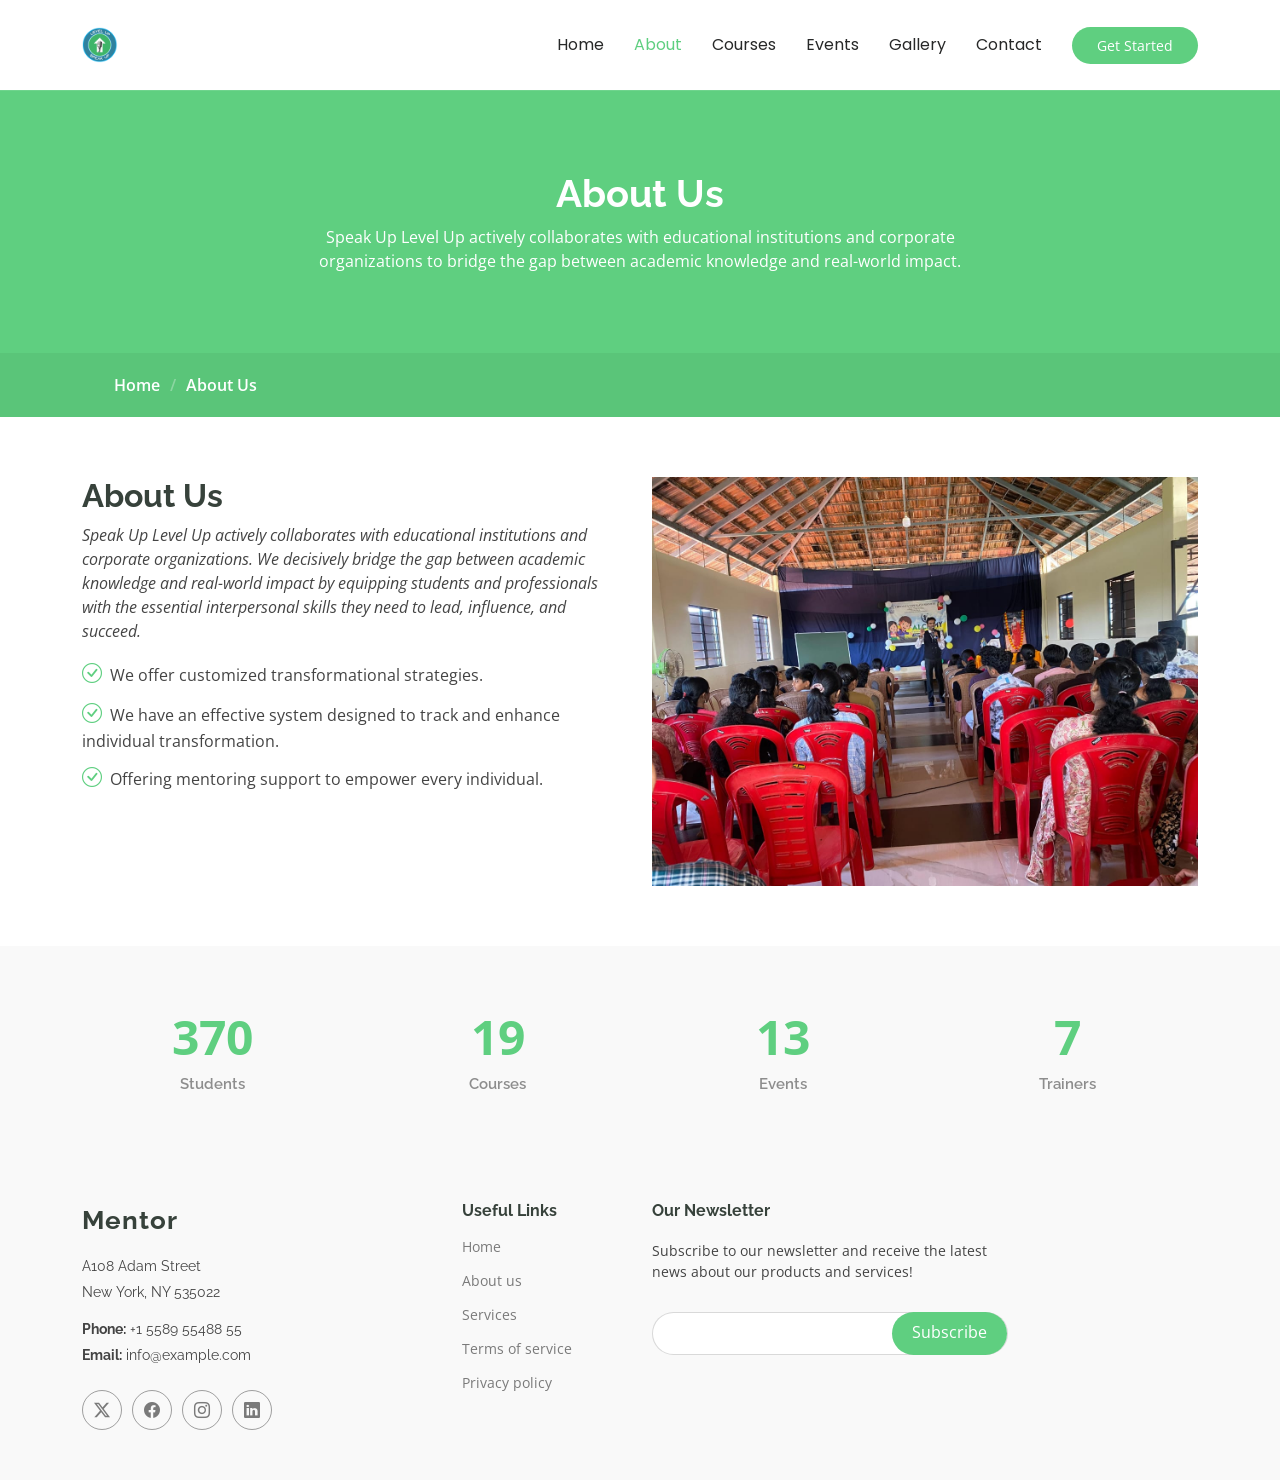
==== commit 2fe9039a: "Refactor: Extract gallery to standalone page, remove unused nav links, update contact map, clean foo" ====
--- a/about.html
+++ b/about.html
@@ -54,27 +54,9 @@
           <li><a href="index.html">Home<br></a></li>
           <li><a href="about.html" class="active">About</a></li>
           <li><a href="courses.html">Courses</a></li>
-          <li><a href="trainers.html">Trainers</a></li>
           <li><a href="events.html">Events</a></li>
-          <li><a href="pricing.html">Pricing</a></li>
-          <li class="dropdown"><a href="#"><span>Dropdown</span> <i class="bi bi-chevron-down toggle-dropdown"></i></a>
-            <ul>
-              <li><a href="#">Dropdown 1</a></li>
-              <li class="dropdown"><a href="#"><span>Deep Dropdown</span> <i
-                    class="bi bi-chevron-down toggle-dropdown"></i></a>
-                <ul>
-                  <li><a href="#">Deep Dropdown 1</a></li>
-                  <li><a href="#">Deep Dropdown 2</a></li>
-                  <li><a href="#">Deep Dropdown 3</a></li>
-                  <li><a href="#">Deep Dropdown 4</a></li>
-                  <li><a href="#">Deep Dropdown 5</a></li>
-                </ul>
-              </li>
-              <li><a href="#">Dropdown 2</a></li>
-              <li><a href="#">Dropdown 3</a></li>
-              <li><a href="#">Dropdown 4</a></li>
-            </ul>
-          </li>
+          <li><a href="gallery.html">Gallery</a></li>
+
           <li><a href="contact.html">Contact</a></li>
         </ul>
         <i class="mobile-nav-toggle d-xl-none bi bi-list"></i>
@@ -118,7 +100,7 @@
         <div class="row gy-4">
 
           <div class="col-lg-6 order-1 order-lg-2" data-aos="fade-up" data-aos-delay="100">
-            <img src="assets/img/about-2.jpg" class="img-fluid" alt="">
+            <img src="Images/12.jpeg" class="img-fluid" alt="">
           </div>
 
           <div class="col-lg-6 order-2 order-lg-1 content" data-aos="fade-up" data-aos-delay="200">
@@ -188,154 +170,6 @@
 
     </section><!-- /Counts Section -->
 
-    <!-- Testimonials Section -->
-    <section id="testimonials" class="testimonials section">
-
-      <!-- Section Title -->
-      <div class="container section-title" data-aos="fade-up">
-        <h2>Testimonials</h2>
-        <p>What are they saying</p>
-      </div><!-- End Section Title -->
-
-      <div class="container" data-aos="fade-up" data-aos-delay="100">
-
-        <div class="swiper init-swiper">
-          <script type="application/json" class="swiper-config">
-            {
-              "loop": true,
-              "speed": 600,
-              "autoplay": {
-                "delay": 5000
-              },
-              "slidesPerView": "auto",
-              "pagination": {
-                "el": ".swiper-pagination",
-                "type": "bullets",
-                "clickable": true
-              },
-              "breakpoints": {
-                "320": {
-                  "slidesPerView": 1,
-                  "spaceBetween": 40
-                },
-                "1200": {
-                  "slidesPerView": 2,
-                  "spaceBetween": 20
-                }
-              }
-            }
-          </script>
-          <div class="swiper-wrapper">
-
-            <div class="swiper-slide">
-              <div class="testimonial-wrap">
-                <div class="testimonial-item">
-                  <img src="assets/img/testimonials/testimonials-1.jpg" class="testimonial-img" alt="">
-                  <h3>Saul Goodman</h3>
-                  <h4>Ceo &amp; Founder</h4>
-                  <div class="stars">
-                    <i class="bi bi-star-fill"></i><i class="bi bi-star-fill"></i><i class="bi bi-star-fill"></i><i
-                      class="bi bi-star-fill"></i><i class="bi bi-star-fill"></i>
-                  </div>
-                  <p>
-                    <i class="bi bi-quote quote-icon-left"></i>
-                    <span>Proin iaculis purus consequat sem cure digni ssim donec porttitora entum suscipit rhoncus.
-                      Accusantium quam, ultricies eget id, aliquam eget nibh et. Maecen aliquam, risus at semper.</span>
-                    <i class="bi bi-quote quote-icon-right"></i>
-                  </p>
-                </div>
-              </div>
-            </div><!-- End testimonial item -->
-
-            <div class="swiper-slide">
-              <div class="testimonial-wrap">
-                <div class="testimonial-item">
-                  <img src="assets/img/testimonials/testimonials-2.jpg" class="testimonial-img" alt="">
-                  <h3>Sara Wilsson</h3>
-                  <h4>Designer</h4>
-                  <div class="stars">
-                    <i class="bi bi-star-fill"></i><i class="bi bi-star-fill"></i><i class="bi bi-star-fill"></i><i
-                      class="bi bi-star-fill"></i><i class="bi bi-star-fill"></i>
-                  </div>
-                  <p>
-                    <i class="bi bi-quote quote-icon-left"></i>
-                    <span>Export tempor illum tamen malis malis eram quae irure esse labore quem cillum quid cillum eram
-                      malis quorum velit fore eram velit sunt aliqua noster fugiat irure amet legam anim culpa.</span>
-                    <i class="bi bi-quote quote-icon-right"></i>
-                  </p>
-                </div>
-              </div>
-            </div><!-- End testimonial item -->
-
-            <div class="swiper-slide">
-              <div class="testimonial-wrap">
-                <div class="testimonial-item">
-                  <img src="assets/img/testimonials/testimonials-3.jpg" class="testimonial-img" alt="">
-                  <h3>Jena Karlis</h3>
-                  <h4>Store Owner</h4>
-                  <div class="stars">
-                    <i class="bi bi-star-fill"></i><i class="bi bi-star-fill"></i><i class="bi bi-star-fill"></i><i
-                      class="bi bi-star-fill"></i><i class="bi bi-star-fill"></i>
-                  </div>
-                  <p>
-                    <i class="bi bi-quote quote-icon-left"></i>
-                    <span>Enim nisi quem export duis labore cillum quae magna enim sint quorum nulla quem veniam duis
-                      minim tempor labore quem eram duis noster aute amet eram fore quis sint minim.</span>
-                    <i class="bi bi-quote quote-icon-right"></i>
-                  </p>
-                </div>
-              </div>
-            </div><!-- End testimonial item -->
-
-            <div class="swiper-slide">
-              <div class="testimonial-wrap">
-                <div class="testimonial-item">
-                  <img src="assets/img/testimonials/testimonials-4.jpg" class="testimonial-img" alt="">
-                  <h3>Matt Brandon</h3>
-                  <h4>Freelancer</h4>
-                  <div class="stars">
-                    <i class="bi bi-star-fill"></i><i class="bi bi-star-fill"></i><i class="bi bi-star-fill"></i><i
-                      class="bi bi-star-fill"></i><i class="bi bi-star-fill"></i>
-                  </div>
-                  <p>
-                    <i class="bi bi-quote quote-icon-left"></i>
-                    <span>Fugiat enim eram quae cillum dolore dolor amet nulla culpa multos export minim fugiat minim
-                      velit minim dolor enim duis veniam ipsum anim magna sunt elit fore quem dolore labore illum
-                      veniam.</span>
-                    <i class="bi bi-quote quote-icon-right"></i>
-                  </p>
-                </div>
-              </div>
-            </div><!-- End testimonial item -->
-
-            <div class="swiper-slide">
-              <div class="testimonial-wrap">
-                <div class="testimonial-item">
-                  <img src="assets/img/testimonials/testimonials-5.jpg" class="testimonial-img" alt="">
-                  <h3>John Larson</h3>
-                  <h4>Entrepreneur</h4>
-                  <div class="stars">
-                    <i class="bi bi-star-fill"></i><i class="bi bi-star-fill"></i><i class="bi bi-star-fill"></i><i
-                      class="bi bi-star-fill"></i><i class="bi bi-star-fill"></i>
-                  </div>
-                  <p>
-                    <i class="bi bi-quote quote-icon-left"></i>
-                    <span>Quis quorum aliqua sint quem legam fore sunt eram irure aliqua veniam tempor noster veniam
-                      enim culpa labore duis sunt culpa nulla illum cillum fugiat legam esse veniam culpa fore nisi
-                      cillum quid.</span>
-                    <i class="bi bi-quote quote-icon-right"></i>
-                  </p>
-                </div>
-              </div>
-            </div><!-- End testimonial item -->
-
-          </div>
-          <div class="swiper-pagination"></div>
-        </div>
-
-      </div>
-
-    </section><!-- /Testimonials Section -->
 
   </main>
 
@@ -372,16 +206,7 @@
           </ul>
         </div>
 
-        <div class="col-lg-2 col-md-3 footer-links">
-          <h4>Our Services</h4>
-          <ul>
-            <li><a href="#">Web Design</a></li>
-            <li><a href="#">Web Development</a></li>
-            <li><a href="#">Product Management</a></li>
-            <li><a href="#">Marketing</a></li>
-            <li><a href="#">Graphic Design</a></li>
-          </ul>
-        </div>
+
 
         <div class="col-lg-4 col-md-12 footer-newsletter">
           <h4>Our Newsletter</h4>
@@ -397,18 +222,6 @@
       </div>
     </div>
 
-    <div class="container copyright text-center mt-4">
-      <p>© <span>Copyright</span> <strong class="px-1 sitename">Mentor</strong> <span>All Rights Reserved</span></p>
-      <div class="credits">
-        <!-- All the links in the footer should remain intact. -->
-        <!-- You can delete the links only if you've purchased the pro version. -->
-        <!-- Licensing information: https://bootstrapmade.com/license/ -->
-        <!-- Purchase the pro version with working PHP/AJAX contact form: [buy-url] -->
-        Designed by <a href="https://bootstrapmade.com/">BootstrapMade</a> Distributed by <a
-          href=“https://themewagon.com>ThemeWagon
-      </div>
-    </div>
-
   </footer>
 
   <!-- Scroll Top -->
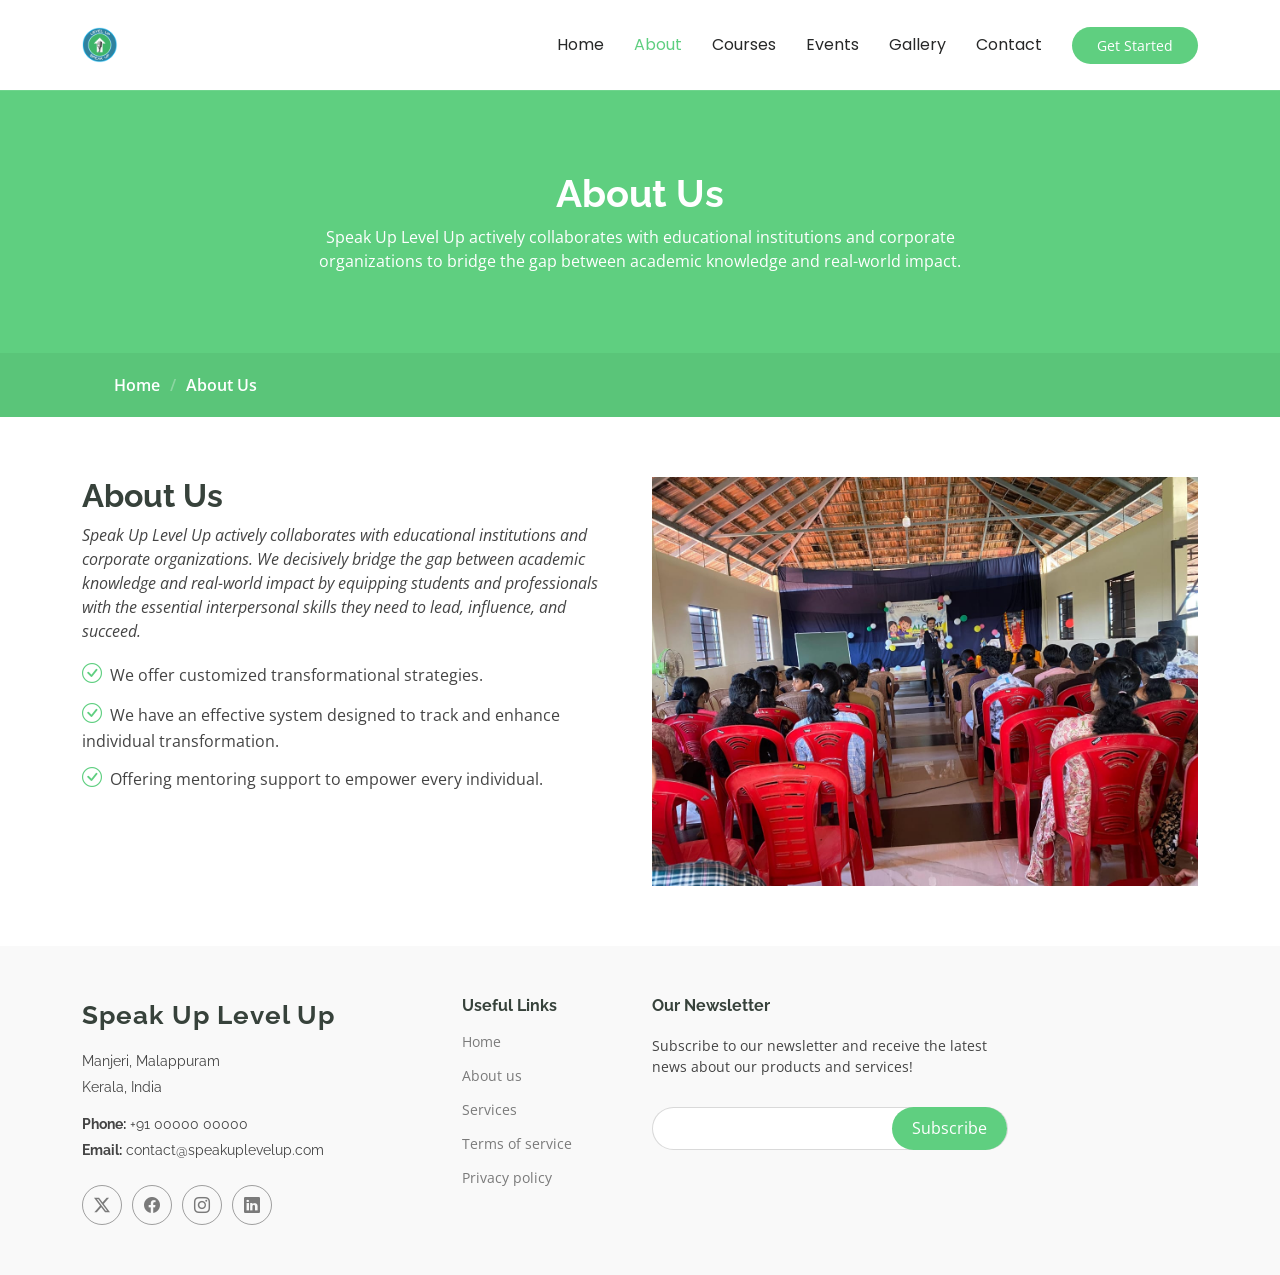
==== commit 82087da0: "Content: Replace all placeholder text with Speak Up Level Up copy, remove Counts section" ====
--- a/about.html
+++ b/about.html
@@ -125,50 +125,7 @@
 
     </section><!-- /About Us Section -->
 
-    <!-- Counts Section -->
-    <section id="counts" class="section counts light-background">
-
-      <div class="container" data-aos="fade-up" data-aos-delay="100">
-
-        <div class="row gy-4">
-
-          <div class="col-lg-3 col-md-6">
-            <div class="stats-item text-center w-100 h-100">
-              <span data-purecounter-start="0" data-purecounter-end="1232" data-purecounter-duration="1"
-                class="purecounter"></span>
-              <p>Students</p>
-            </div>
-          </div><!-- End Stats Item -->
-
-          <div class="col-lg-3 col-md-6">
-            <div class="stats-item text-center w-100 h-100">
-              <span data-purecounter-start="0" data-purecounter-end="64" data-purecounter-duration="1"
-                class="purecounter"></span>
-              <p>Courses</p>
-            </div>
-          </div><!-- End Stats Item -->
-
-          <div class="col-lg-3 col-md-6">
-            <div class="stats-item text-center w-100 h-100">
-              <span data-purecounter-start="0" data-purecounter-end="42" data-purecounter-duration="1"
-                class="purecounter"></span>
-              <p>Events</p>
-            </div>
-          </div><!-- End Stats Item -->
-
-          <div class="col-lg-3 col-md-6">
-            <div class="stats-item text-center w-100 h-100">
-              <span data-purecounter-start="0" data-purecounter-end="24" data-purecounter-duration="1"
-                class="purecounter"></span>
-              <p>Trainers</p>
-            </div>
-          </div><!-- End Stats Item -->
-
-        </div>
-
-      </div>
-
-    </section><!-- /Counts Section -->
+
 
 
   </main>
@@ -179,13 +136,13 @@
       <div class="row gy-4">
         <div class="col-lg-4 col-md-6 footer-about">
           <a href="index.html" class="logo d-flex align-items-center">
-            <span class="sitename">Mentor</span>
+            <span class="sitename">Speak Up Level Up</span>
           </a>
           <div class="footer-contact pt-3">
-            <p>A108 Adam Street</p>
-            <p>New York, NY 535022</p>
-            <p class="mt-3"><strong>Phone:</strong> <span>+1 5589 55488 55</span></p>
-            <p><strong>Email:</strong> <span>info@example.com</span></p>
+            <p>Manjeri, Malappuram</p>
+            <p>Kerala, India</p>
+            <p class="mt-3"><strong>Phone:</strong> <span>+91 00000 00000</span></p>
+            <p><strong>Email:</strong> <span>contact@speakuplevelup.com</span></p>
           </div>
           <div class="social-links d-flex mt-4">
             <a href=""><i class="bi bi-twitter-x"></i></a>
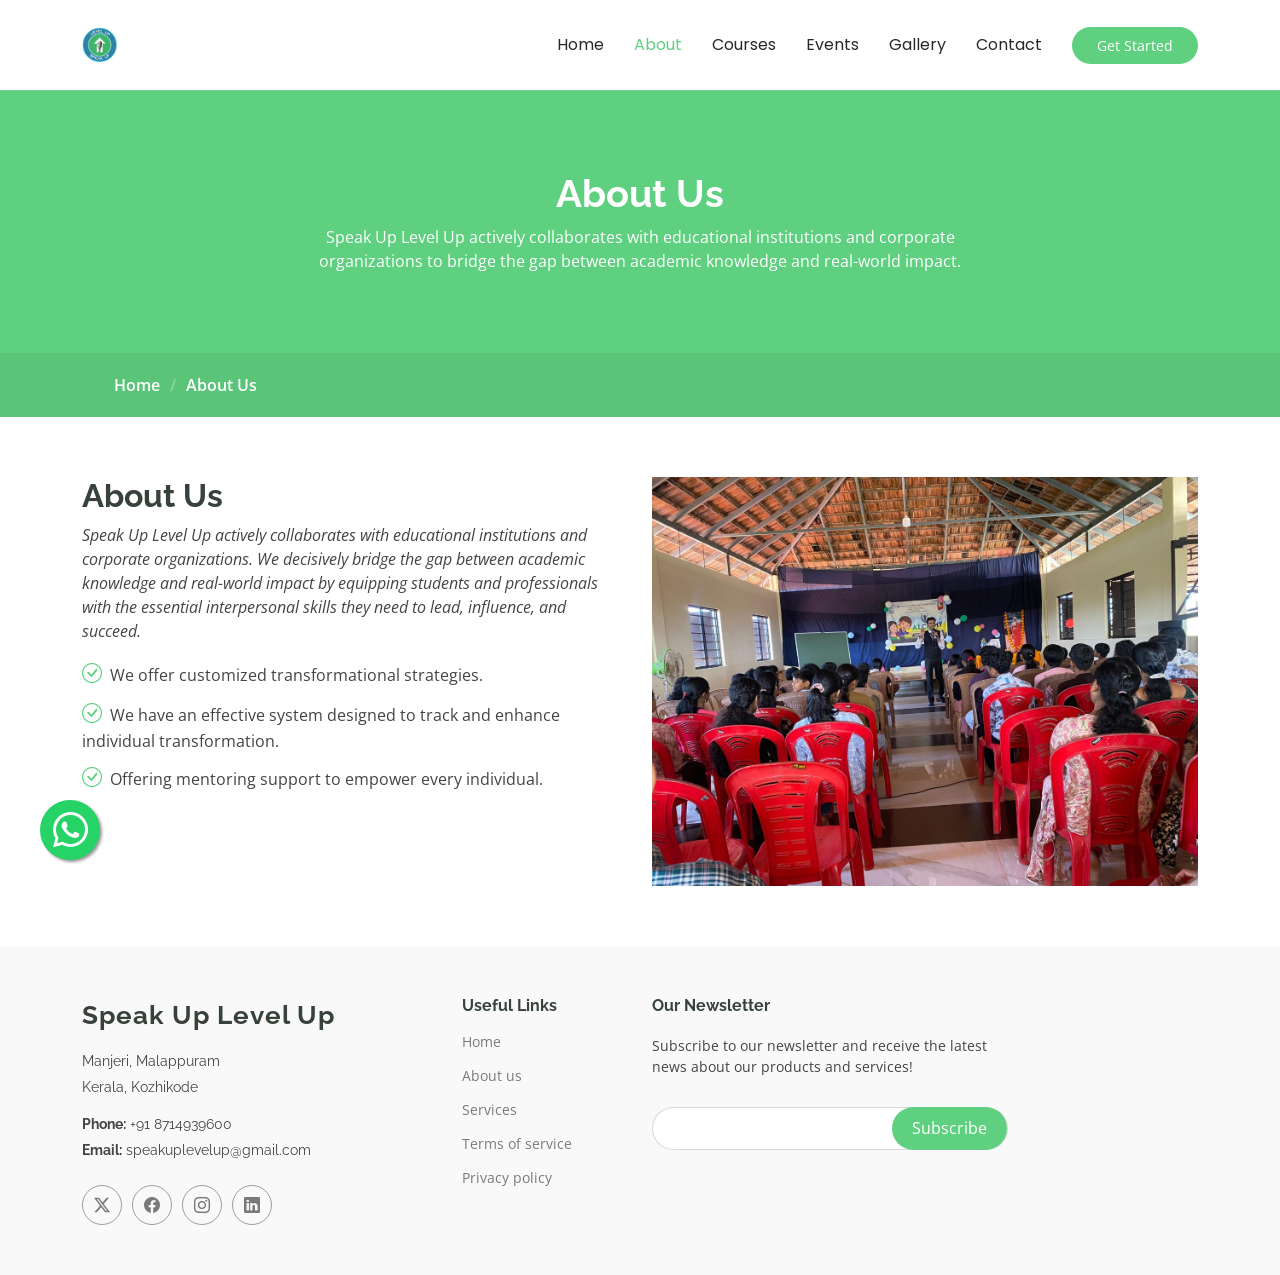
==== commit ebea3be7: "Update contact form, add WhatsApp button, and update site-wide contact info" ====
--- a/about.html
+++ b/about.html
@@ -140,9 +140,9 @@
           </a>
           <div class="footer-contact pt-3">
             <p>Manjeri, Malappuram</p>
-            <p>Kerala, India</p>
-            <p class="mt-3"><strong>Phone:</strong> <span>+91 00000 00000</span></p>
-            <p><strong>Email:</strong> <span>contact@speakuplevelup.com</span></p>
+            <p>Kerala, Kozhikode</p>
+            <p class="mt-3"><strong>Phone:</strong> <span>+91 8714939600</span></p>
+            <p><strong>Email:</strong> <span>speakuplevelup@gmail.com</span></p>
           </div>
           <div class="social-links d-flex mt-4">
             <a href=""><i class="bi bi-twitter-x"></i></a>
@@ -199,6 +199,12 @@
   <!-- Main JS File -->
   <script src="assets/js/main.js"></script>
 
+
+  <!-- Floating WhatsApp Button -->
+  <a href="https://wa.me/918714939600" target="_blank" class="floating-whatsapp d-flex align-items-center justify-content-center">
+    <i class="bi bi-whatsapp"></i>
+  </a>
+
 </body>
 
 </html>
--- a/assets/css/main.css
+++ b/assets/css/main.css
@@ -1886,4 +1886,29 @@
 --------------------------------------------------------------*/
 .starter-section {
   /* Add your styles here */
-}+}
+/* Floating WhatsApp Button */
+.floating-whatsapp {
+  position: fixed;
+  width: 60px;
+  height: 60px;
+  bottom: 40px;
+  left: 40px;
+  background-color: #25d366;
+  color: #FFF;
+  border-radius: 50px;
+  box-shadow: 2px 2px 3px #999;
+  z-index: 100;
+  transition: all 0.3s ease-in-out;
+}
+
+.floating-whatsapp i {
+  font-size: 35px;
+}
+
+.floating-whatsapp:hover {
+  background-color: #128C7E;
+  color: #fff;
+  transform: scale(1.1);
+  box-shadow: 2px 2px 10px rgba(0,0,0,0.2);
+}
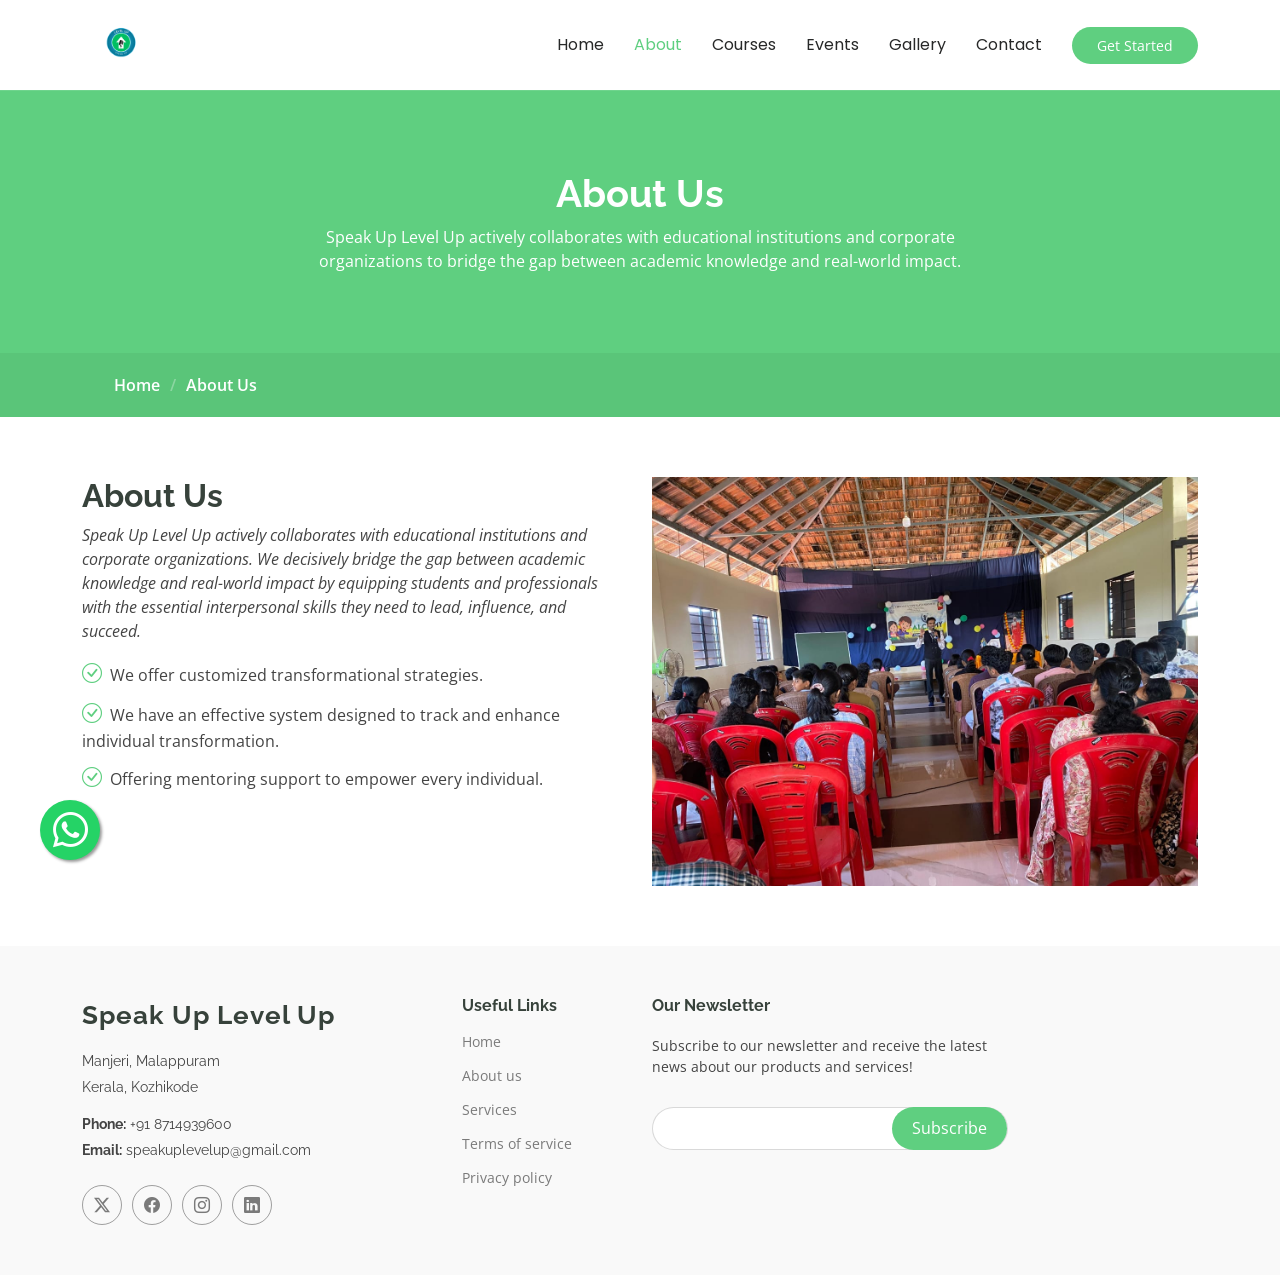
==== commit 508e99b7: "Update all pages to use company logo instead of Bootstrap logo" ====
--- a/about.html
+++ b/about.html
@@ -46,7 +46,7 @@
       <a href="index.html" class="logo d-flex align-items-center me-auto">
         <!-- Uncomment the line below if you also wish to use an image logo -->
         <!-- Uncomment the line below if you also wish to use an image logo -->
-        <img src="assets/img/logo.png" alt="">
+        <img src="assets/img/logo Background Removed.png" alt="">
       </a>
 
       <nav id="navmenu" class="navmenu">
--- a/assets/css/main.css
+++ b/assets/css/main.css
@@ -234,7 +234,7 @@
 }
 
 .header .logo img {
-  max-height: 36px;
+  max-height: 56px;
   margin-right: 8px;
 }
 
